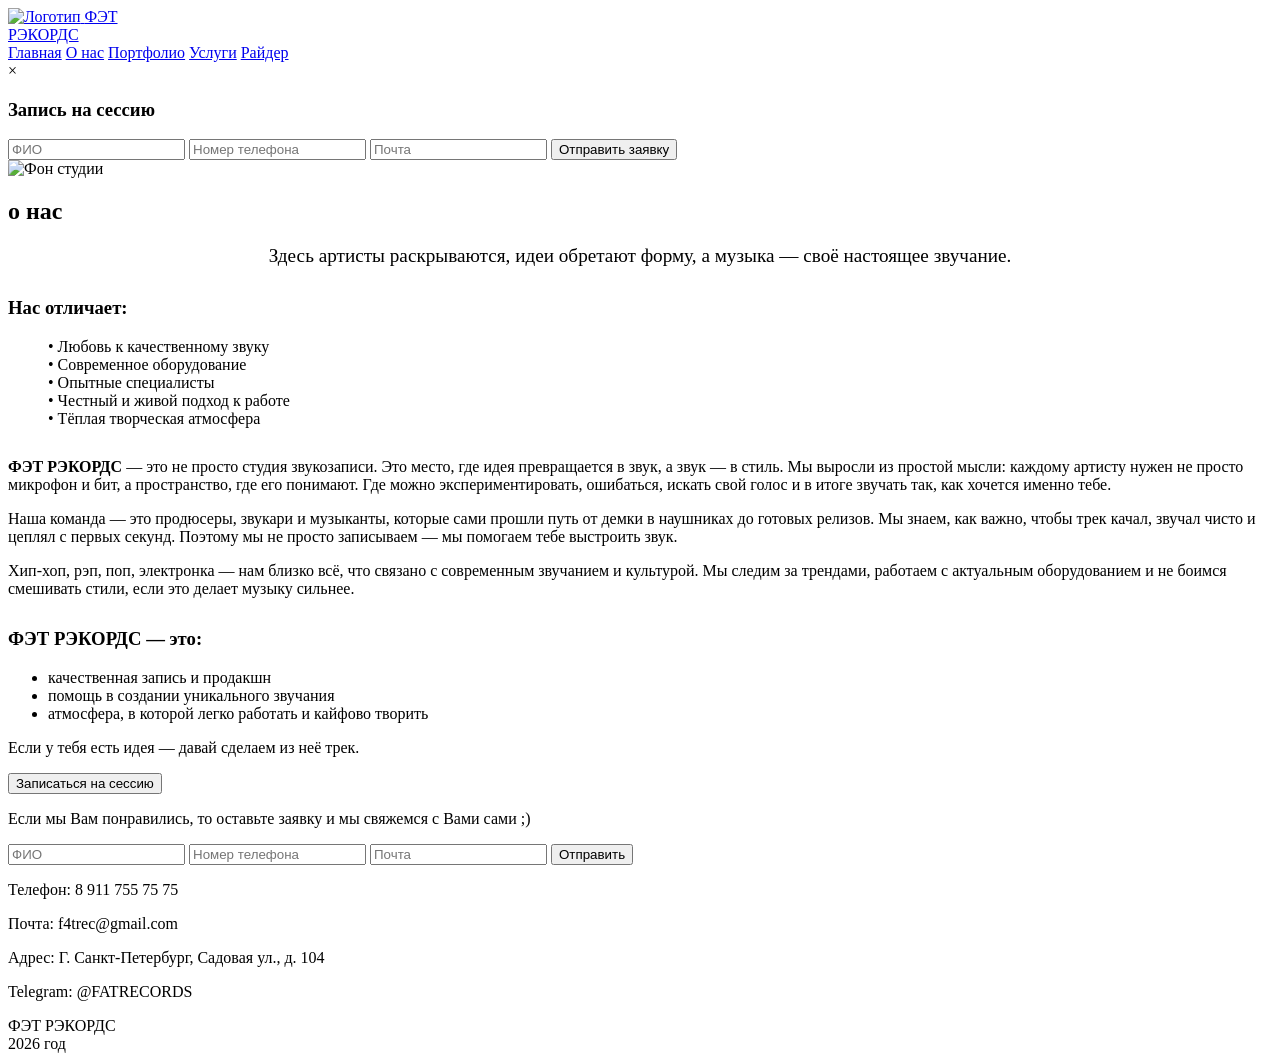
==== AbtUs_page.html @ 66f944d4 "Add files via upload" ====
<!DOCTYPE html>
<html lang="ru">
<head>
    <meta charset="UTF-8">
    <meta name="viewport" content="width=device-width, initial-scale=1.0">
    <title>ФЭТ РЭКОРДС — О нас</title>
    <link rel="stylesheet" href="css/common.css">
</head>
<body>

<header class="site-header">
    <div class="header-inner">
        <a href="Main_page.html" class="logo-link">
            <img src="img/Group 3.png" class="logo-img" alt="Логотип">
            <span class="logo-text">ФЭТ<br>РЭКОРДС</span>
        </a>
        <div class="burger">
            <span></span><span></span><span></span>
        </div>
    </div>
</header>

<div class="side-panel">
    <a href="Main_page.html">Главная</a>
    <a href="AbtUs_page.html">О нас</a>
    <a href="Portfolio_page.html">Портфолио</a>
    <a href="offer_page.html">Услуги</a>
    <a href="rider_page.html">Райдер</a>
</div>
<div class="panel-overlay"></div>

<!-- Модальное окно -->
<div id="bookingModal" class="modal">
    <div class="modal-content">
        <span class="close-modal">&times;</span>
        <h3>Запись на сессию</h3>
        <form>
            <input type="text" placeholder="ФИО" required>
            <input type="tel" placeholder="Номер телефона" required>
            <input type="email" placeholder="Почта" required>
            <button type="submit" class="btn">Отправить заявку</button>
        </form>
    </div>
</div>

<main class="container">
    <section class="hero">
        <img src="img/Rectangle 15.png" alt="Фон студии">
        <div class="hero-overlay"></div>
        <div class="hero-text">
            <h1>о нас</h1>
        </div>
    </section>

    <div class="divider"></div>

    <section>
        <p style="font-size:1.2rem; text-align:center;">Здесь артисты раскрываются, идеи обретают форму, а музыка — своё настоящее звучание.</p>
        
        <div style="margin: 30px 0;">
            <h3>Нас отличает:</h3>
            <ul style="list-style:none;">
                <li>• Любовь к качественному звуку</li>
                <li>• Современное оборудование</li>
                <li>• Опытные специалисты</li>
                <li>• Честный и живой подход к работе</li>
                <li>• Тёплая творческая атмосфера</li>
            </ul>
        </div>

        <p><strong>ФЭТ РЭКОРДС</strong> — это не просто студия звукозаписи. Это место, где идея превращается в звук, а звук — в стиль. Мы выросли из простой мысли: каждому артисту нужен не просто микрофон и бит, а пространство, где его понимают. Где можно экспериментировать, ошибаться, искать свой голос и в итоге звучать так, как хочется именно тебе.</p>

        <p>Наша команда — это продюсеры, звукари и музыканты, которые сами прошли путь от демки в наушниках до готовых релизов. Мы знаем, как важно, чтобы трек качал, звучал чисто и цеплял с первых секунд. Поэтому мы не просто записываем — мы помогаем тебе выстроить звук.</p>

        <p>Хип-хоп, рэп, поп, электронка — нам близко всё, что связано с современным звучанием и культурой. Мы следим за трендами, работаем с актуальным оборудованием и не боимся смешивать стили, если это делает музыку сильнее.</p>

        <!-- ПРОБЕЛ ДОБАВЛЕН через margin-bottom -->
        <div style="margin-bottom: 30px;"></div>

        <h3>ФЭТ РЭКОРДС — это:</h3>
        <ul>
            <li>качественная запись и продакшн</li>
            <li>помощь в создании уникального звучания</li>
            <li>атмосфера, в которой легко работать и кайфово творить</li>
        </ul>

        <p>Если у тебя есть идея — давай сделаем из неё трек.</p>

        <button class="btn booking-btn">Записаться на сессию</button>
    </section>

    <div class="contact-form-block">
        <p>Если мы Вам понравились, то оставьте заявку и мы свяжемся с Вами сами ;)</p>
        <form>
            <input type="text" placeholder="ФИО">
            <input type="tel" placeholder="Номер телефона">
            <input type="email" placeholder="Почта">
            <button type="submit" class="btn">Отправить</button>
        </form>
    </div>
</main>

<footer class="site-footer">
    <div class="footer-inner">
        <div class="footer-col"><p>Телефон: 8 911 755 75 75</p><p>Почта: f4trec@gmail.com</p></div>
        <div class="footer-col"><p>Адрес: Г. Санкт-Петербург, Садовая ул., д. 104</p><p>Telegram: @FATRECORDS</p></div>
        <div class="footer-col footer-logo"><span>ФЭТ РЭКОРДС</span><div class="footer-year">2026 год</div></div>
    </div>
</footer>

<script src="js/common.js"></script>
</body>
</html>
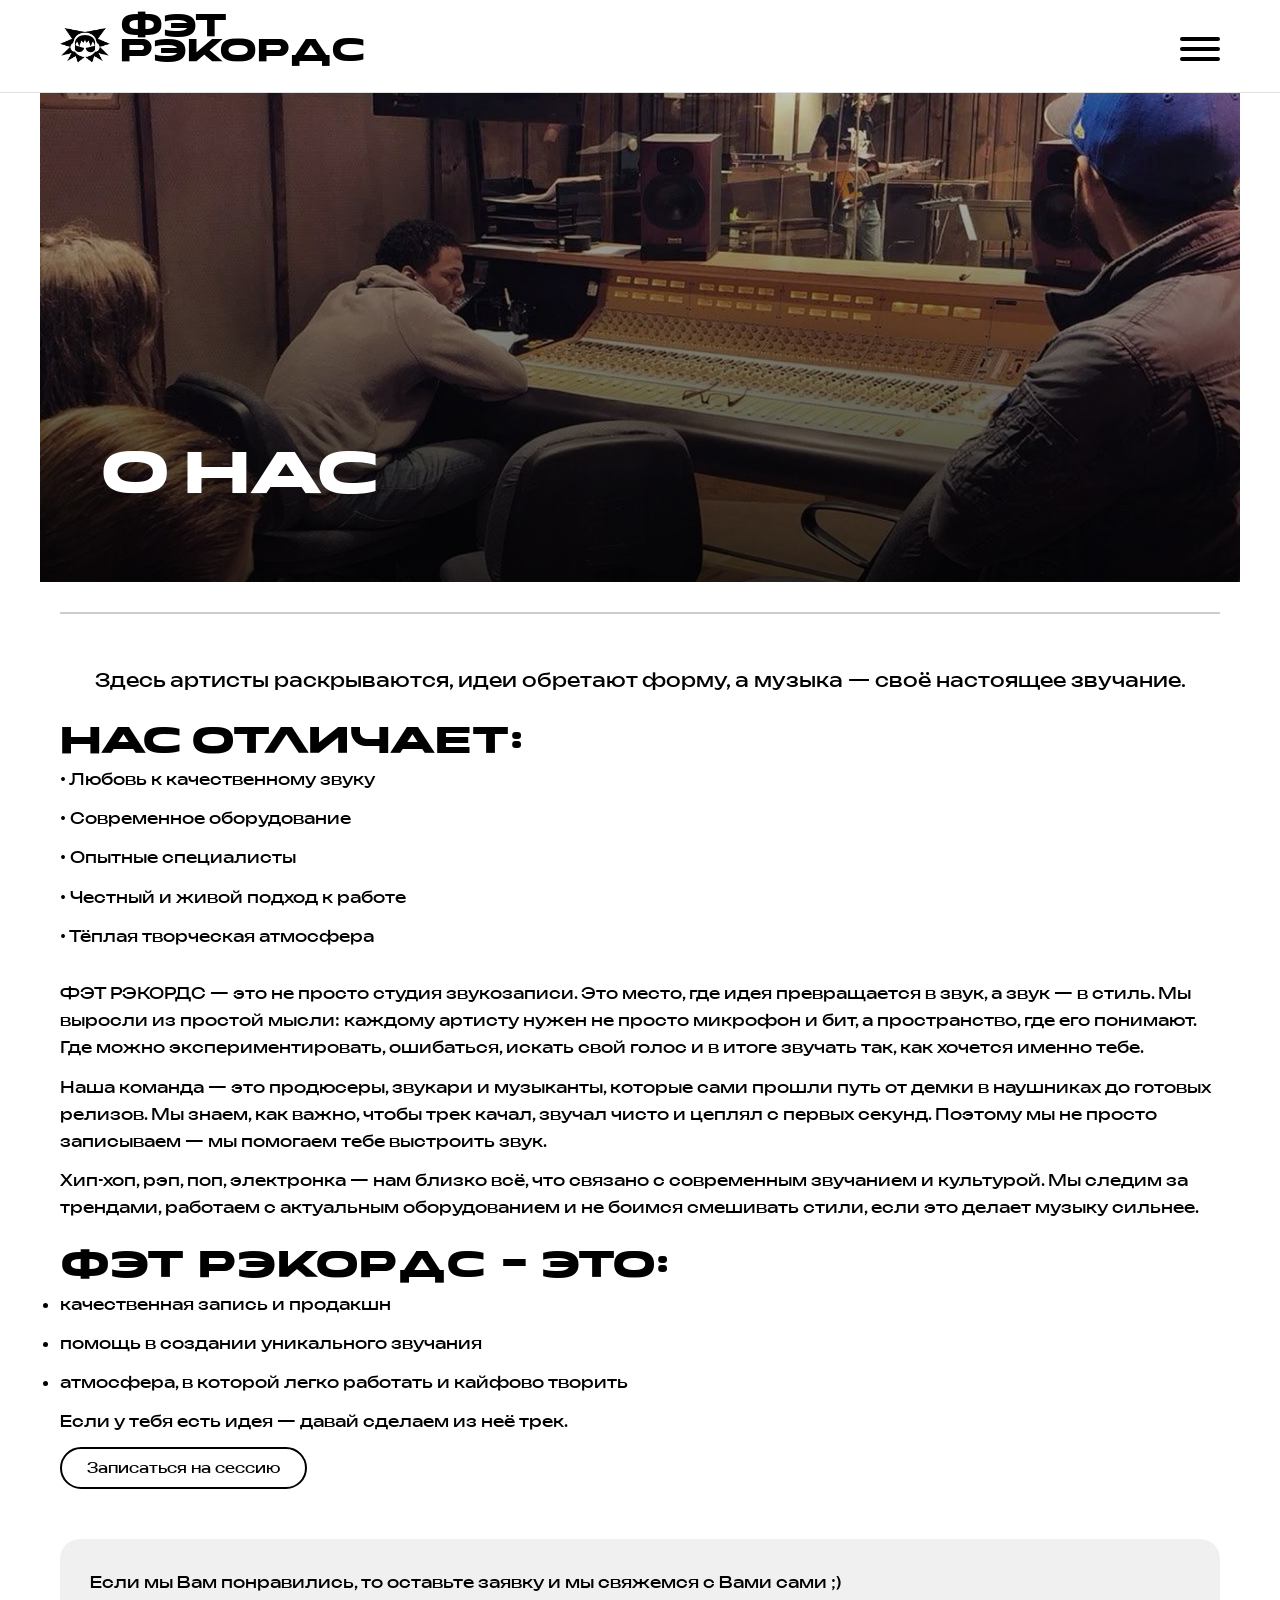
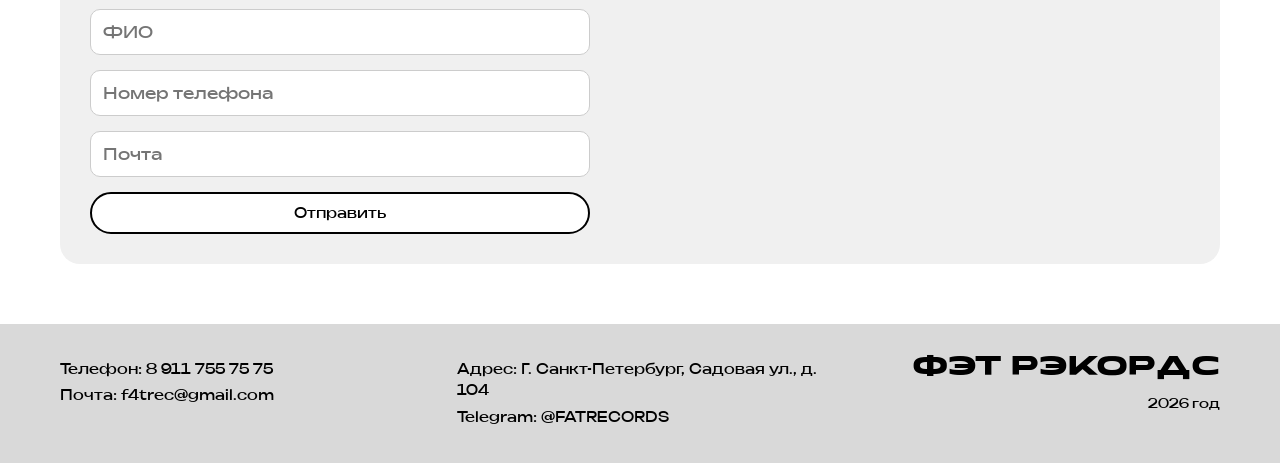
==== commit 15029628: "AbtUs_page.html" ====
--- a/AbtUs_page.html
+++ b/AbtUs_page.html
@@ -21,7 +21,7 @@
 </header>
 
 <div class="side-panel">
-    <a href="Main_page.html">Главная</a>
+    <a href="index.html">Главная</a>
     <a href="AbtUs_page.html">О нас</a>
     <a href="Portfolio_page.html">Портфолио</a>
     <a href="offer_page.html">Услуги</a>
@@ -110,4 +110,4 @@
 
 <script src="js/common.js"></script>
 </body>
-</html>+</html>
--- a/css/common.css
+++ b/css/common.css
@@ -0,0 +1,555 @@
+
+@font-face {
+    font-family: 'Onder';
+    src: url('/font/ONDER-REGULAR.TTF') format('truetype');  
+    font-weight: normal;
+    font-style: normal;
+}
+
+@font-face {
+    font-family: 'Bounded';
+    src: url('/font/Bounded-Regular.ttf') format('truetype'); 
+    font-weight: 100 900;
+    font-style: normal;
+}
+
+
+* {
+    margin: 0;
+    padding: 0;
+    box-sizing: border-box;
+}
+
+body {
+    font-family: 'Bounded', sans-serif;
+    background: #fff;
+    color: #000;
+    line-height: 1.7;
+}
+
+.container {
+    max-width: 1200px;
+    margin: 0 auto;
+    padding: 0 20px;
+}
+
+
+.site-header {
+    background: white;
+    padding: 15px 0;
+    position: sticky;
+    top: 0;
+    z-index: 100;
+    border-bottom: 1px solid #e0e0e0;
+}
+
+.header-inner {
+    max-width: 1200px;
+    margin: 0 auto;
+    padding: 0 20px;
+    display: flex;
+    justify-content: space-between;
+    align-items: center;
+}
+
+.logo-link {
+    text-decoration: none;
+    display: flex;
+    align-items: center;
+    gap: 10px;
+}
+
+.logo-img {
+    width: 50px;
+    height: auto;
+}
+
+.logo-text {
+    font-family: 'Onder', sans-serif;
+    font-size: 1.2rem;
+    color: #000;
+    line-height: 1.3;
+}
+
+
+.burger {
+    display: block;
+    cursor: pointer;
+    width: 40px;
+    height: 30px;
+    position: relative;
+    z-index: 200;
+}
+
+.burger span {
+    display: block;
+    width: 100%;
+    height: 4px;
+    background: #000;
+    margin: 6px 0;
+    border-radius: 2px;
+    transition: 0.3s;
+}
+
+
+.side-panel {
+    position: fixed;
+    top: 0;
+    right: -100%;
+    width: 400px;
+    max-width: 85%;
+    height: 100vh;
+    background: #fff;
+    box-shadow: -5px 0 20px rgba(0,0,0,0.1);
+    z-index: 150;
+    transition: 0.4s ease;
+    padding: 80px 25px;
+    display: flex;
+    flex-direction: column;
+    gap: 12px;
+}
+
+.side-panel.active {
+    right: 0;
+}
+
+.side-panel a {
+    font-family: 'Onder', sans-serif;
+    font-size: 1.1rem;
+    text-decoration: none;
+    color: #000;
+    padding: 10px 0;
+    border-bottom: 1px solid #eee;
+    transition: 0.2s;
+}
+
+.side-panel a:hover {
+    color: #888;
+    padding-left: 10px;
+}
+
+
+.panel-overlay {
+    position: fixed;
+    top: 0;
+    left: 0;
+    width: 100%;
+    height: 100%;
+    background: rgba(0,0,0,0.5);
+    z-index: 140;
+    opacity: 0;
+    visibility: hidden;
+    transition: 0.3s;
+}
+
+.panel-overlay.active {
+    opacity: 1;
+    visibility: visible;
+}
+
+
+section {
+    margin: 50px 0;
+}
+
+h1, h2, h3, h4 {
+    font-family: 'Onder', sans-serif;
+    font-weight: normal;
+    line-height: 1.3;
+}
+
+h1 { font-size: 2.2rem; margin-bottom: 15px; }
+h2 { font-size: 1.8rem; margin-bottom: 20px; }
+h3 { font-size: 1.4rem; margin-bottom: 10px; }
+
+p, li, span {
+    font-family: 'Bounded', sans-serif;
+    line-height: 1.7;
+    margin-bottom: 12px;
+}
+
+.btn {
+    display: inline-block;
+    background: white;
+    border: 2px solid black;
+    border-radius: 30px;
+    padding: 10px 25px;
+    font-family: 'Bounded', sans-serif;
+    font-size: 0.9rem;
+    cursor: pointer;
+    text-decoration: none;
+    color: black;
+    transition: 0.2s;
+}
+
+.btn:hover { background: #f0f0f0; }
+
+.divider {
+    height: 2px;
+    background: #ccc;
+    margin: 30px 0;
+}
+
+
+.modal {
+    position: fixed;
+    top: 0;
+    left: 0;
+    width: 100%;
+    height: 100%;
+    background: rgba(0,0,0,0.8);
+    z-index: 300;
+    display: flex;
+    align-items: center;
+    justify-content: center;
+    opacity: 0;
+    visibility: hidden;
+    transition: 0.3s;
+}
+
+.modal.active {
+    opacity: 1;
+    visibility: visible;
+}
+
+.modal-content {
+    background: white;
+    max-width: 500px;
+    width: 90%;
+    padding: 30px;
+    border-radius: 30px;
+    position: relative;
+    text-align: center;
+}
+
+.modal-content h3 {
+    margin-bottom: 20px;
+}
+
+.modal-content input {
+    width: 100%;
+    padding: 12px;
+    margin: 10px 0;
+    border: 1px solid #ccc;
+    border-radius: 10px;
+    font-family: 'Bounded', sans-serif;
+    font-size: 1rem;
+}
+
+.modal-content button {
+    margin-top: 15px;
+    width: 100%;
+}
+
+.close-modal {
+    position: absolute;
+    top: 15px;
+    right: 20px;
+    font-size: 28px;
+    cursor: pointer;
+    font-family: 'Bounded', sans-serif;
+}
+
+
+.hero {
+    position: relative;
+    margin: 0 -20px;
+    overflow: hidden;
+}
+
+.hero img {
+    width: 100%;
+    height: auto;
+    display: block;
+}
+
+.hero-overlay {
+    position: absolute;
+    top: 0;
+    left: 0;
+    width: 100%;
+    height: 100%;
+    background: linear-gradient(180deg, rgba(0,0,0,0.2) 0%, rgba(0,0,0,0.8) 100%);
+    pointer-events: none;
+}
+
+.hero-text {
+    position: absolute;
+    bottom: 15%;
+    left: 5%;
+    color: white;
+    max-width: 90%;
+    z-index: 2;
+}
+
+.hero-text h1 {
+    margin-bottom: 10px;
+    line-height: 1.3;
+}
+
+.hero-text p {
+    line-height: 1.5;
+    margin-bottom: 15px;
+    max-width: 80%;
+}
+
+
+.contact-form-block {
+    background: #f0f0f0;
+    padding: 30px;
+    border-radius: 20px;
+    margin: 40px 0;
+}
+
+.contact-form-block form {
+    display: flex;
+    flex-direction: column;
+    gap: 15px;
+    max-width: 500px;
+}
+
+.contact-form-block input {
+    padding: 12px;
+    font-size: 1rem;
+    border: 1px solid #ccc;
+    border-radius: 10px;
+    font-family: 'Bounded', sans-serif;
+}
+
+
+.reviews-grid {
+    display: grid;
+    grid-template-columns: repeat(2, 1fr);
+    gap: 30px;
+    margin: 30px 0;
+}
+
+.review-card {
+    background: #eee;
+    border-radius: 20px;
+    padding: 20px;
+    display: flex;
+    flex-direction: column;
+    align-items: center;
+    text-align: center;
+    gap: 15px;
+}
+
+.review-avatar {
+    width: 80px;
+    height: 80px;
+    border-radius: 50%;
+    object-fit: cover;
+}
+
+.review-text {
+    font-family: 'Bounded', sans-serif;
+    font-size: 0.9rem;
+    line-height: 1.5;
+}
+
+
+.site-footer {
+    background: #D9D9D9;
+    padding: 30px 0;
+    margin-top: 60px;
+}
+
+.footer-inner {
+    max-width: 1200px;
+    margin: 0 auto;
+    padding: 0 20px;
+    display: flex;
+    flex-wrap: wrap;
+    justify-content: space-between;
+    gap: 30px;
+}
+
+.footer-col {
+    flex: 1;
+    min-width: 200px;
+}
+
+.footer-col p {
+    margin: 5px 0;
+    font-size: 0.9rem;
+    font-family: 'Bounded', sans-serif;
+    line-height: 1.5;
+}
+
+.footer-logo {
+    text-align: right;
+}
+
+.footer-logo span {
+    font-family: 'Onder', sans-serif;
+}
+
+.footer-year {
+    font-size: 0.8rem;
+    text-align: right;
+    margin-top: 10px;
+    font-family: 'Bounded', sans-serif;
+}
+
+
+.clickable-image {
+    position: relative;
+    display: inline-block;
+    cursor: pointer;
+    text-decoration: none;
+    border-radius: 20px;
+    overflow: hidden;
+    width: 100%;
+    max-width: 200px;
+}
+
+.clickable-image .image-wrapper {
+    position: relative;
+    width: 100%;
+    border-radius: 20px;
+    overflow: hidden;
+}
+
+.clickable-image img {
+    width: 100%;
+    height: auto;
+    display: block;
+    transition: 0.3s;
+}
+
+.clickable-image .image-overlay {
+    position: absolute;
+    top: 0;
+    left: 0;
+    width: 100%;
+    height: 100%;
+    background: rgba(0,0,0,0.6);
+    display: flex;
+    align-items: center;
+    justify-content: center;
+    opacity: 0;
+    transition: 0.3s;
+    border-radius: 20px;
+}
+
+.clickable-image .image-overlay span {
+    color: white;
+    font-family: 'Onder', sans-serif;
+    font-size: 0.9rem;
+    background: rgba(0,0,0,0.7);
+    padding: 6px 12px;
+    border-radius: 25px;
+}
+
+.clickable-image:hover img {
+    transform: scale(1.05);
+}
+
+.clickable-image:hover .image-overlay {
+    opacity: 1;
+}
+
+.images-row {
+    display: flex;
+    flex-wrap: wrap;
+    gap: 30px;
+    justify-content: space-between;
+}
+
+.image-card {
+    flex: 1;
+    min-width: 180px;
+    text-align: center;
+}
+
+.image-card p {
+    margin-top: 10px;
+    font-size: 0.9rem;
+    line-height: 1.5;
+}
+
+
+.services-grid { display: flex; flex-direction: column; gap: 40px; }
+.service-item { display: flex; flex-wrap: wrap; gap: 20px; border-top: 2px solid #ddd; padding-top: 30px; }
+.service-number { width: 60px; font-size: 1.5rem; color: #ccc; font-family: 'Bounded', sans-serif; }  
+.service-content { flex: 1; }
+.service-content h3 { font-family: 'Onder', sans-serif; font-size: 1.3rem; }
+.service-img { width: 200px; height: 200px; background: #ccc; border-radius: 20px; overflow: hidden; }
+.service-img img { width: 100%; height: 100%; object-fit: cover; }
+
+
+.faq-grid {
+    display: grid;
+    grid-template-columns: repeat(2, 1fr);
+    gap: 30px;
+}
+.faq-card {
+    background: #ddd;
+    padding: 20px;
+    border-radius: 30px;
+}
+.faq-card h3 {
+    font-family: 'Onder', sans-serif;
+    font-size: 1rem;
+    margin-bottom: 12px;
+    line-height: 1.4;
+}
+.faq-card p {
+    font-family: 'Bounded', sans-serif;
+    font-size: 0.85rem;
+    line-height: 1.5;
+    margin-bottom: 0;
+}
+.circle {
+    width: 40px;
+    height: 40px;
+    background: black;
+    color: white;
+    border-radius: 50%;
+    display: flex;
+    align-items: center;
+    justify-content: center;
+    font-family: 'Bounded', sans-serif;
+    margin-bottom: 12px;
+}
+
+
+.portfolio-item { display: flex; flex-wrap: wrap; gap: 30px; margin: 40px 0; }
+.portfolio-cover { width: 200px; height: 200px; border-radius: 20px; overflow: hidden; }
+
+
+.rider-grid { display: grid; grid-template-columns: repeat(2, 1fr); gap: 40px; }
+.rider-col { background: #f9f9f9; padding: 25px; border-radius: 20px; }
+.rider-col h3 {
+    font-family: 'Onder', sans-serif;
+    font-size: 1.2rem;
+    margin-bottom: 15px;
+}
+.rider-col p {
+    font-family: 'Bounded', sans-serif;
+    font-size: 0.9rem;
+    margin-bottom: 20px;
+    line-height: 1.6;
+}
+.rider-col p:last-child { margin-bottom: 0; }
+
+
+@media (max-width: 768px) {
+    .container { padding: 0 15px; }
+    h1 { font-size: 1.8rem; }
+    h2 { font-size: 1.5rem; }
+    .btn { padding: 8px 20px; font-size: 0.8rem; }
+    .footer-inner { flex-direction: column; text-align: center; }
+    .footer-logo { text-align: center; }
+    .footer-year { text-align: center; }
+    .reviews-grid { grid-template-columns: 1fr; }
+    .faq-grid { grid-template-columns: 1fr; }
+    .hero-text p { max-width: 100%; font-size: 0.9rem; }
+    .side-panel { width: 85%; }
+    .side-panel a { font-size: 1rem; }
+}
+
+@media (min-width: 769px) and (max-width: 1024px) {
+    .reviews-grid { grid-template-columns: repeat(2, 1fr); }
+}
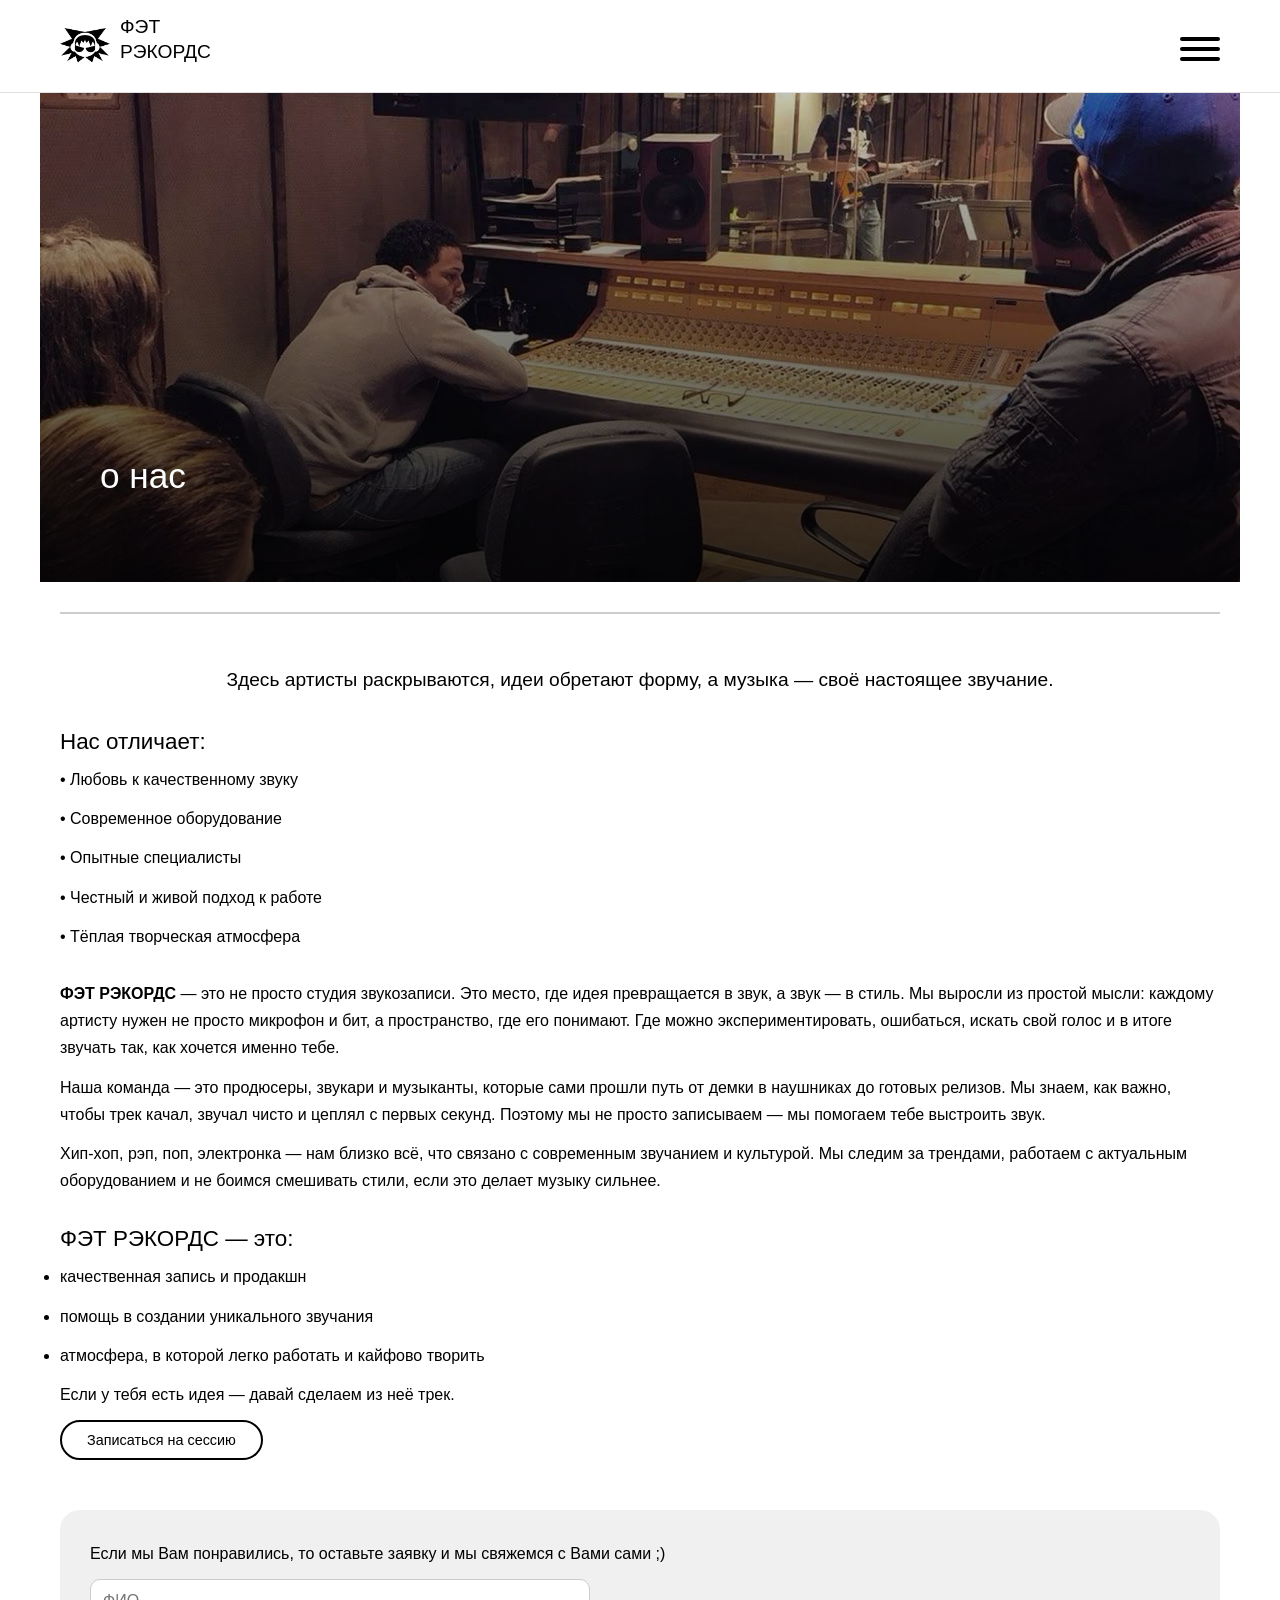
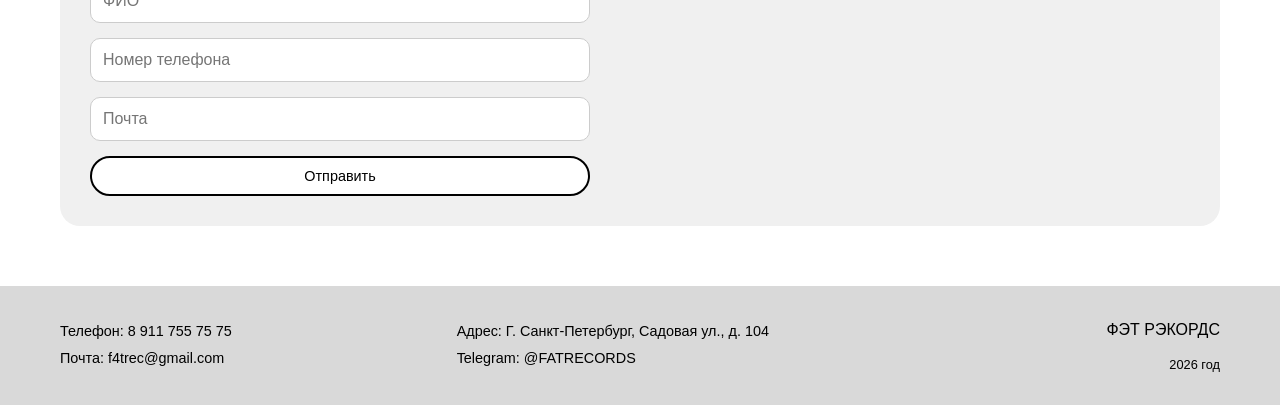
==== commit b13ddc77: "AbtUs_page.html" ====
--- a/AbtUs_page.html
+++ b/AbtUs_page.html
@@ -10,7 +10,7 @@
 
 <header class="site-header">
     <div class="header-inner">
-        <a href="Main_page.html" class="logo-link">
+        <a href="index.html" class="logo-link">
             <img src="img/Group 3.png" class="logo-img" alt="Логотип">
             <span class="logo-text">ФЭТ<br>РЭКОРДС</span>
         </a>
@@ -29,7 +29,7 @@
 </div>
 <div class="panel-overlay"></div>
 
-<!-- Модальное окно -->
+
 <div id="bookingModal" class="modal">
     <div class="modal-content">
         <span class="close-modal">&times;</span>
@@ -74,7 +74,7 @@
 
         <p>Хип-хоп, рэп, поп, электронка — нам близко всё, что связано с современным звучанием и культурой. Мы следим за трендами, работаем с актуальным оборудованием и не боимся смешивать стили, если это делает музыку сильнее.</p>
 
-        <!-- ПРОБЕЛ ДОБАВЛЕН через margin-bottom -->
+       
         <div style="margin-bottom: 30px;"></div>
 
         <h3>ФЭТ РЭКОРДС — это:</h3>
--- a/css/common.css
+++ b/css/common.css
@@ -1,14 +1,14 @@
 
 @font-face {
     font-family: 'Onder';
-    src: url('/font/ONDER-REGULAR.TTF') format('truetype');  
+    src: url('font/ONDER-REGULAR.TTF') format('truetype');  
     font-weight: normal;
     font-style: normal;
 }
 
 @font-face {
     font-family: 'Bounded';
-    src: url('/font/Bounded-Regular.ttf') format('truetype'); 
+    src: url('font/Bounded-Regular.ttf') format('truetype'); 
     font-weight: 100 900;
     font-style: normal;
 }
